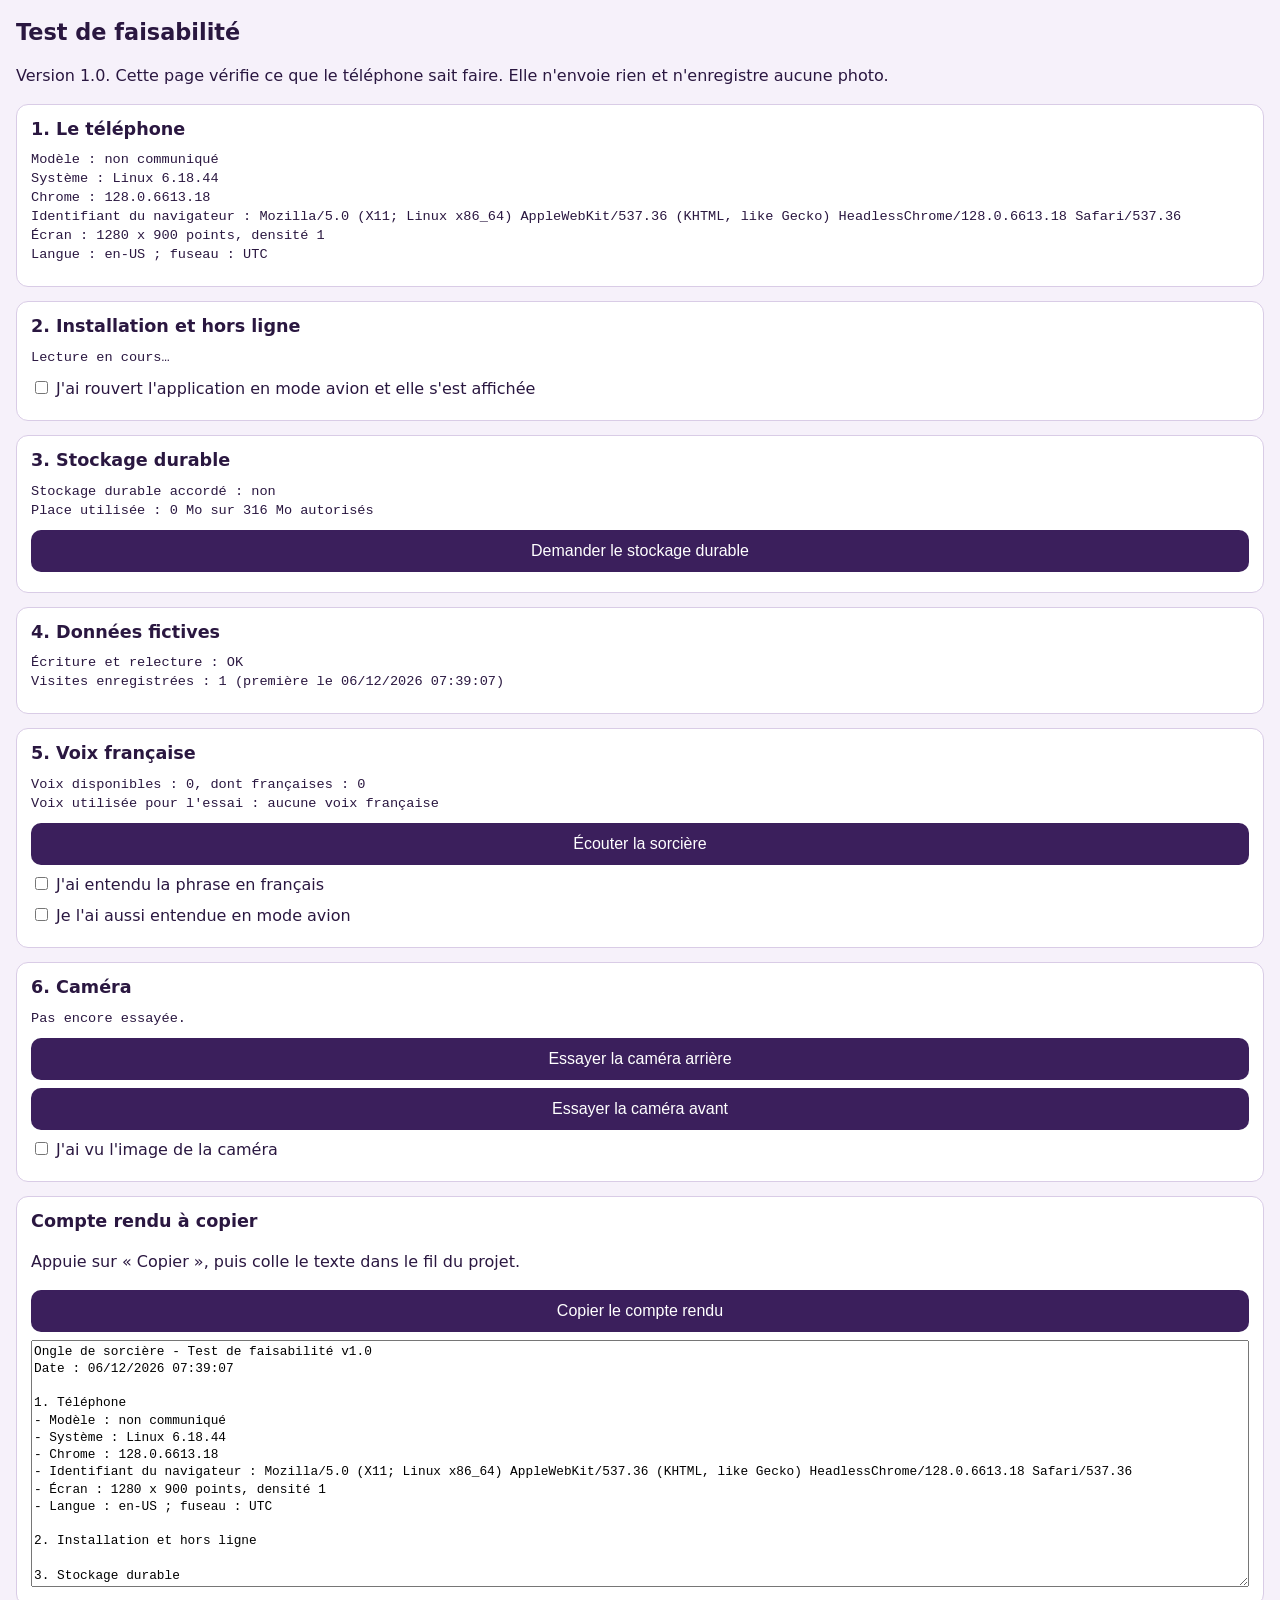
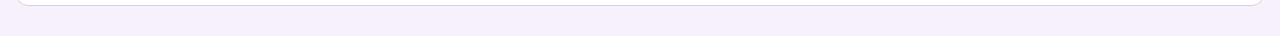
==== test-faisabilite/index.html @ c42d0ecd "Ajoute la page de test de faisabilité (version 1.0) Page autonome, sans composant tiers ni appel rés" ====
<!doctype html>
<!--
  Ongle de sorcière - Page de test de faisabilité
  Version 1.0 du 26/10/2026 : première version (six vérifications, QO-001, QO-002, QO-017, QO-018).
  La page n'envoie rien : la politique de sécurité ci-dessous interdit tout appel hors de ce site.
-->
<html lang="fr">
<head>
  <meta charset="utf-8">
  <meta name="viewport" content="width=device-width, initial-scale=1">
  <meta http-equiv="Content-Security-Policy"
        content="default-src 'self'; img-src 'self' data: blob:; media-src 'self' blob: mediastream:; connect-src 'self'; object-src 'none'; base-uri 'none'; form-action 'none'">
  <meta name="theme-color" content="#3b1f5c">
  <title>Ongle de sorcière - Test</title>
  <link rel="manifest" href="manifest.webmanifest">
  <link rel="icon" href="icone.svg" type="image/svg+xml">
  <link rel="stylesheet" href="style.css">
</head>
<body>
  <header>
    <h1>Test de faisabilité</h1>
    <p>Version 1.0. Cette page vérifie ce que le téléphone sait faire. Elle n'envoie rien et n'enregistre aucune photo.</p>
  </header>

  <section id="t1">
    <h2>1. Le téléphone</h2>
    <pre id="r1">Lecture en cours…</pre>
  </section>

  <section id="t2">
    <h2>2. Installation et hors ligne</h2>
    <pre id="r2">Lecture en cours…</pre>
    <button id="b-installer" hidden>Installer l'application de test</button>
    <label><input type="checkbox" id="c-hors-ligne"> J'ai rouvert l'application en mode avion et elle s'est affichée</label>
  </section>

  <section id="t3">
    <h2>3. Stockage durable</h2>
    <pre id="r3">Lecture en cours…</pre>
    <button id="b-durable">Demander le stockage durable</button>
  </section>

  <section id="t4">
    <h2>4. Données fictives</h2>
    <pre id="r4">Lecture en cours…</pre>
  </section>

  <section id="t5">
    <h2>5. Voix française</h2>
    <pre id="r5">Lecture en cours…</pre>
    <button id="b-voix">Écouter la sorcière</button>
    <label><input type="checkbox" id="c-voix"> J'ai entendu la phrase en français</label>
    <label><input type="checkbox" id="c-voix-avion"> Je l'ai aussi entendue en mode avion</label>
  </section>

  <section id="t6">
    <h2>6. Caméra</h2>
    <pre id="r6">Pas encore essayée.</pre>
    <button id="b-camera-arriere">Essayer la caméra arrière</button>
    <button id="b-camera-avant">Essayer la caméra avant</button>
    <button id="b-camera-stop" hidden>Arrêter la caméra</button>
    <video id="apercu" playsinline muted hidden></video>
    <label><input type="checkbox" id="c-camera"> J'ai vu l'image de la caméra</label>
  </section>

  <section id="compte-rendu">
    <h2>Compte rendu à copier</h2>
    <p>Appuie sur « Copier », puis colle le texte dans le fil du projet.</p>
    <button id="b-copier">Copier le compte rendu</button>
    <span id="copie-ok" hidden>Copié.</span>
    <textarea id="texte" readonly rows="14"></textarea>
  </section>

  <script src="test.js"></script>
</body>
</html>
---- test-faisabilite/style.css ----
/* Ongle de sorcière - Page de test de faisabilité, version 1.0 */
:root {
  --fond: #f6f1fa;
  --carte: #ffffff;
  --texte: #2a1740;
  --accent: #3b1f5c;
  --bord: #d9cce6;
}
* { box-sizing: border-box; }
[hidden] { display: none !important; }
body {
  margin: 0;
  padding: 16px;
  background: var(--fond);
  color: var(--texte);
  font: 16px/1.45 system-ui, sans-serif;
}
header h1 { margin: 0 0 4px; font-size: 1.4rem; }
section {
  background: var(--carte);
  border: 1px solid var(--bord);
  border-radius: 12px;
  padding: 12px 14px;
  margin: 14px 0;
}
h2 { margin: 0 0 8px; font-size: 1.1rem; }
pre {
  margin: 0 0 10px;
  white-space: pre-wrap;
  word-break: break-word;
  font: 0.85rem/1.4 ui-monospace, monospace;
}
button {
  display: block;
  width: 100%;
  margin: 8px 0;
  padding: 12px;
  border: 0;
  border-radius: 10px;
  background: var(--accent);
  color: #fff;
  font-size: 1rem;
}
label { display: block; margin: 8px 0; }
video { width: 100%; border-radius: 10px; background: #000; }
textarea { width: 100%; font: 0.8rem/1.35 ui-monospace, monospace; }
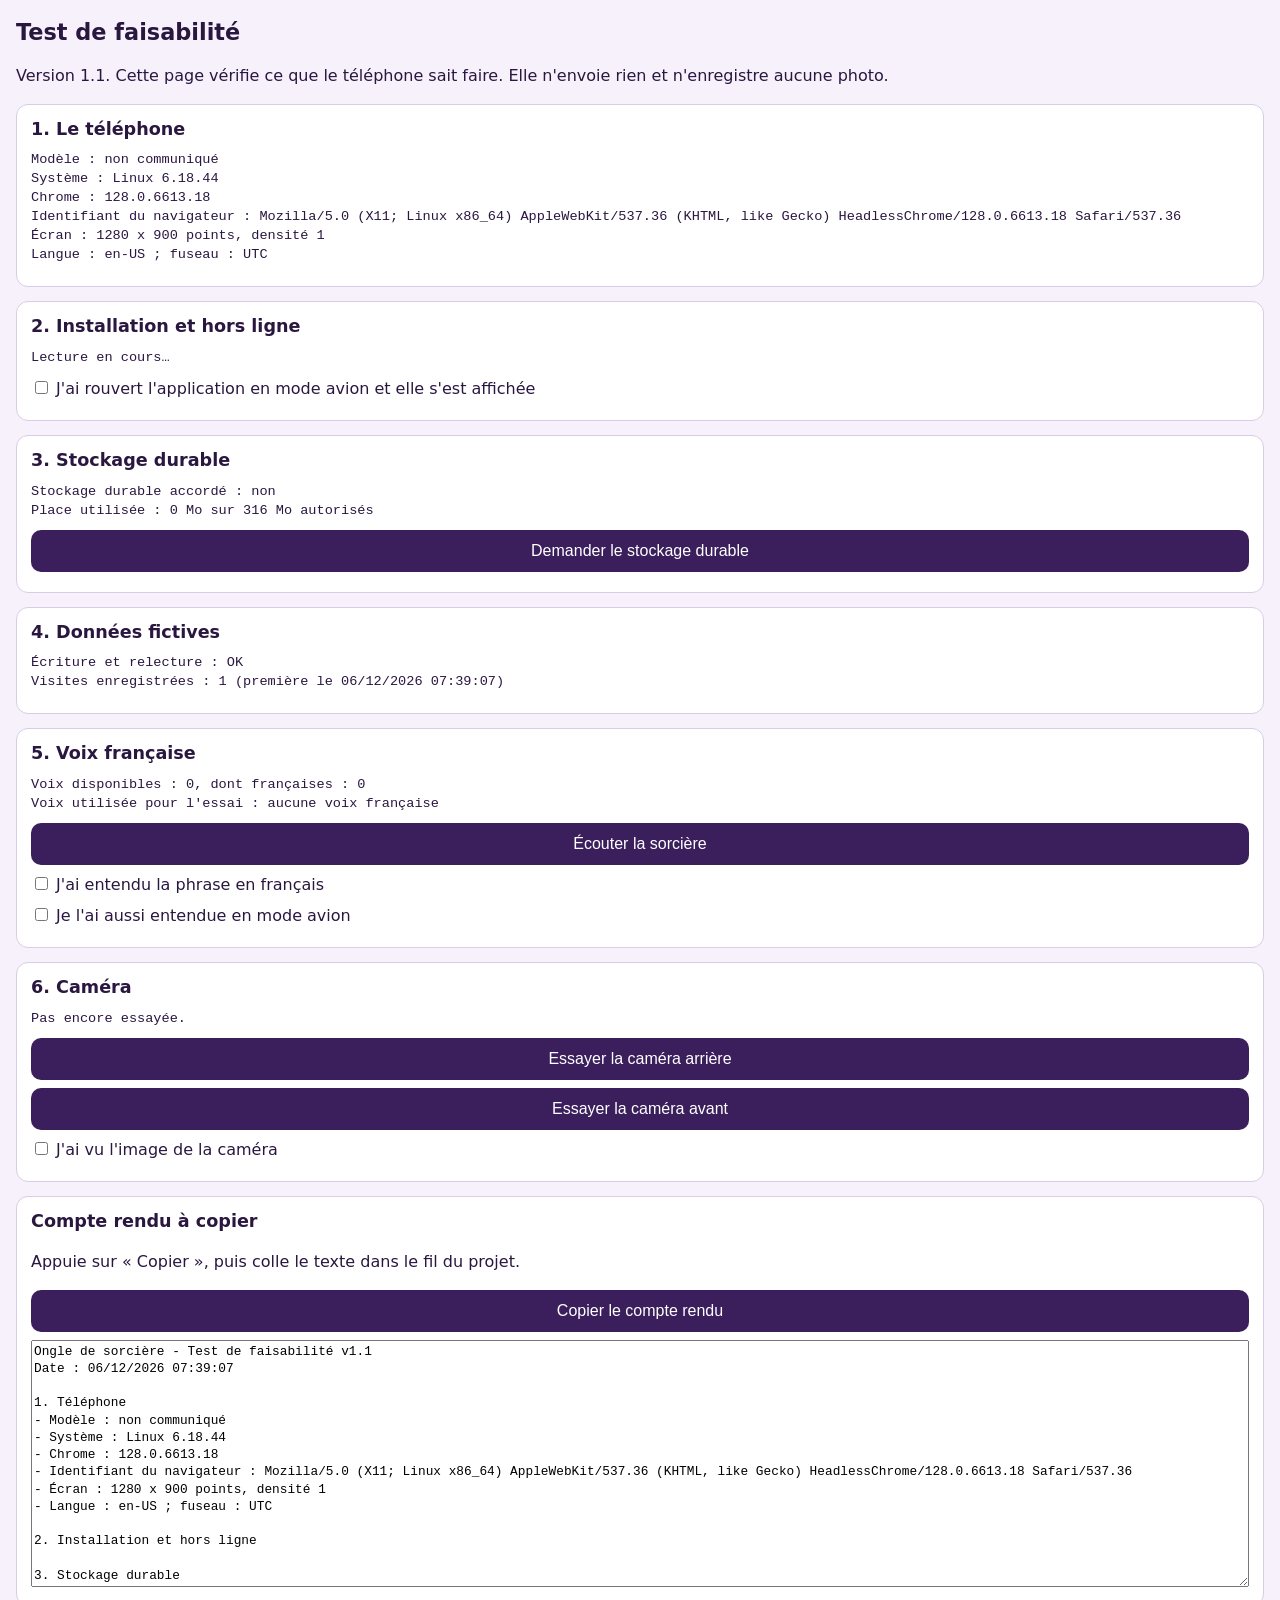
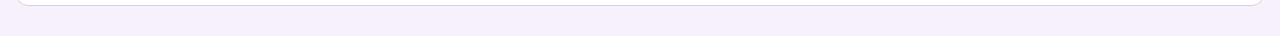
==== commit ec14d59d: "Page de test 1.1 : préfère la voix de France aux autres voix françaises Sur le téléphone de Mat, l'a" ====
--- a/test-faisabilite/index.html
+++ b/test-faisabilite/index.html
@@ -2,6 +2,7 @@
 <!--
   Ongle de sorcière - Page de test de faisabilité
   Version 1.0 du 26/10/2026 : première version (six vérifications, QO-001, QO-002, QO-017, QO-018).
+  Version 1.1 du 26/10/2026 : la voix de France passe avant les autres voix françaises.
   La page n'envoie rien : la politique de sécurité ci-dessous interdit tout appel hors de ce site.
 -->
 <html lang="fr">
@@ -19,7 +20,7 @@
 <body>
   <header>
     <h1>Test de faisabilité</h1>
-    <p>Version 1.0. Cette page vérifie ce que le téléphone sait faire. Elle n'envoie rien et n'enregistre aucune photo.</p>
+    <p>Version 1.1. Cette page vérifie ce que le téléphone sait faire. Elle n'envoie rien et n'enregistre aucune photo.</p>
   </header>
 
   <section id="t1">
--- a/test-faisabilite/style.css
+++ b/test-faisabilite/style.css
@@ -1,4 +1,4 @@
-/* Ongle de sorcière - Page de test de faisabilité, version 1.0 */
+/* Ongle de sorcière - Page de test de faisabilité, version 1.1 */
 :root {
   --fond: #f6f1fa;
   --carte: #ffffff;
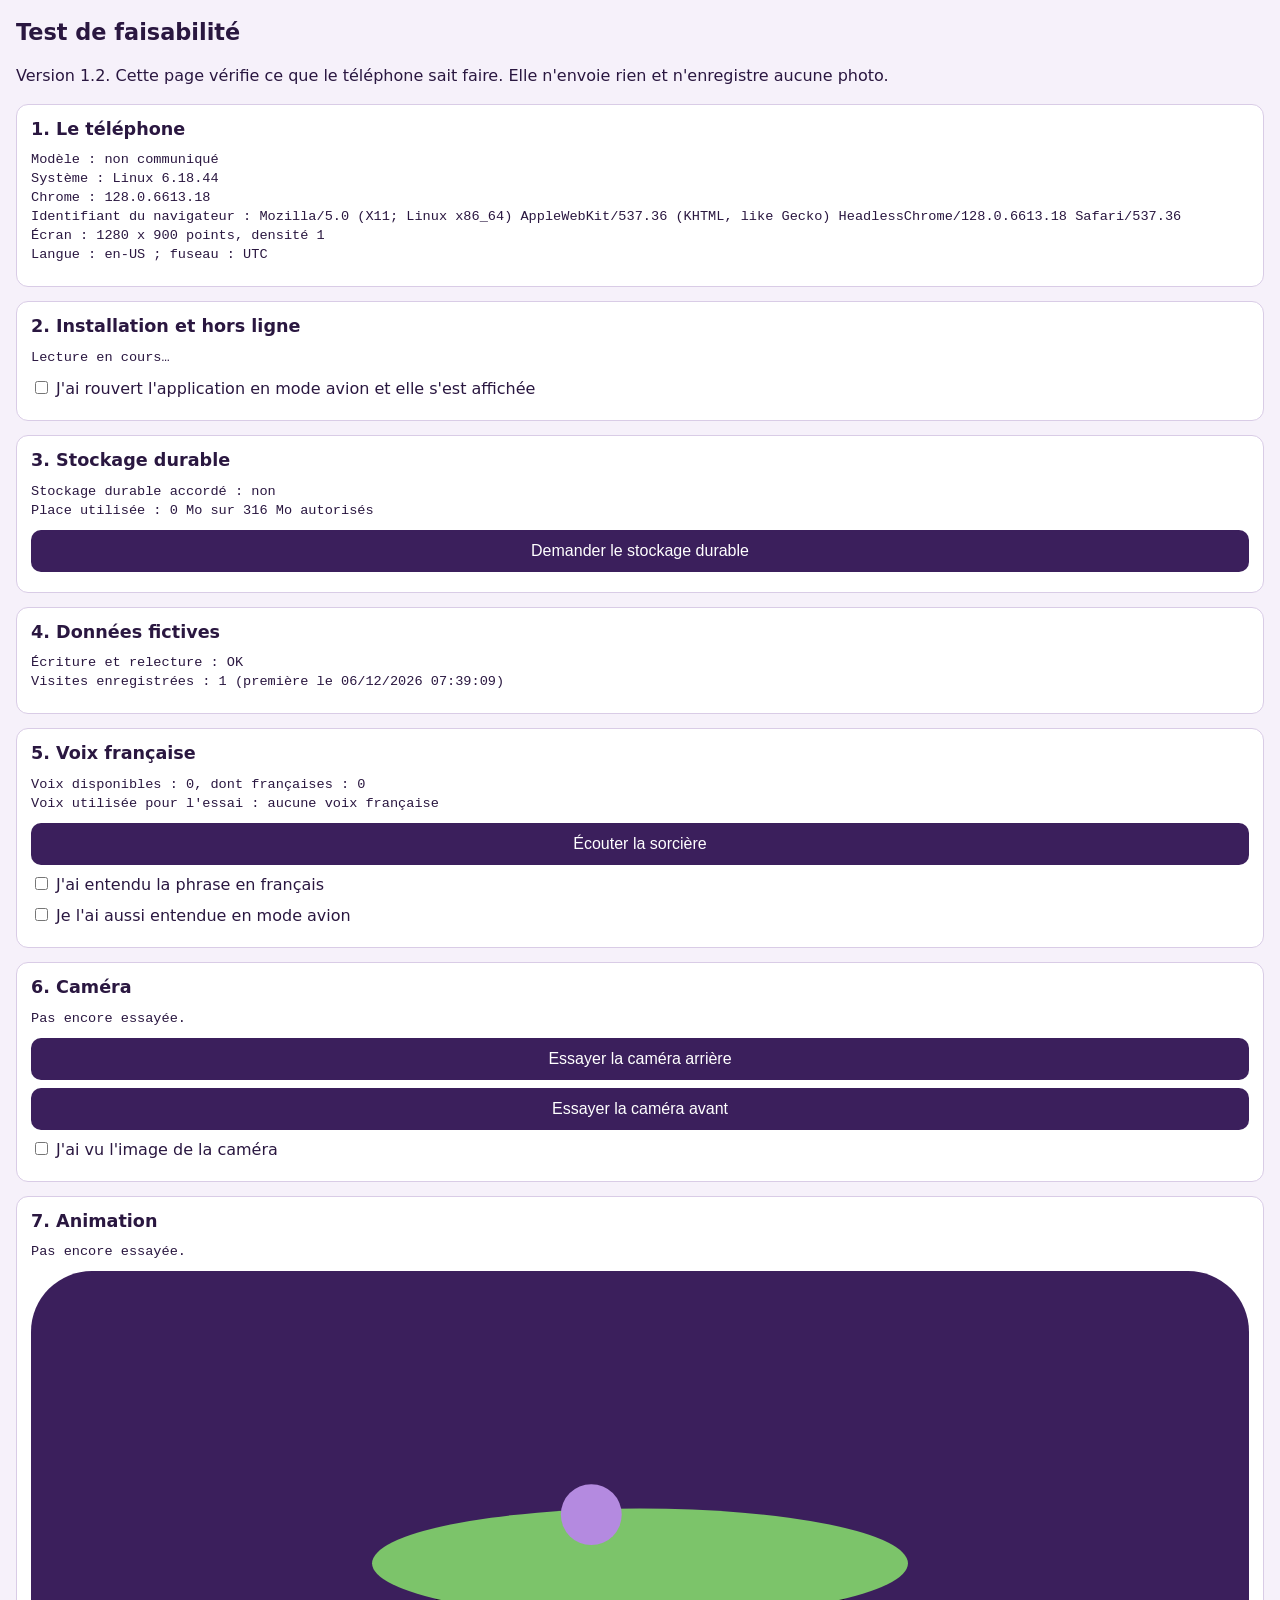
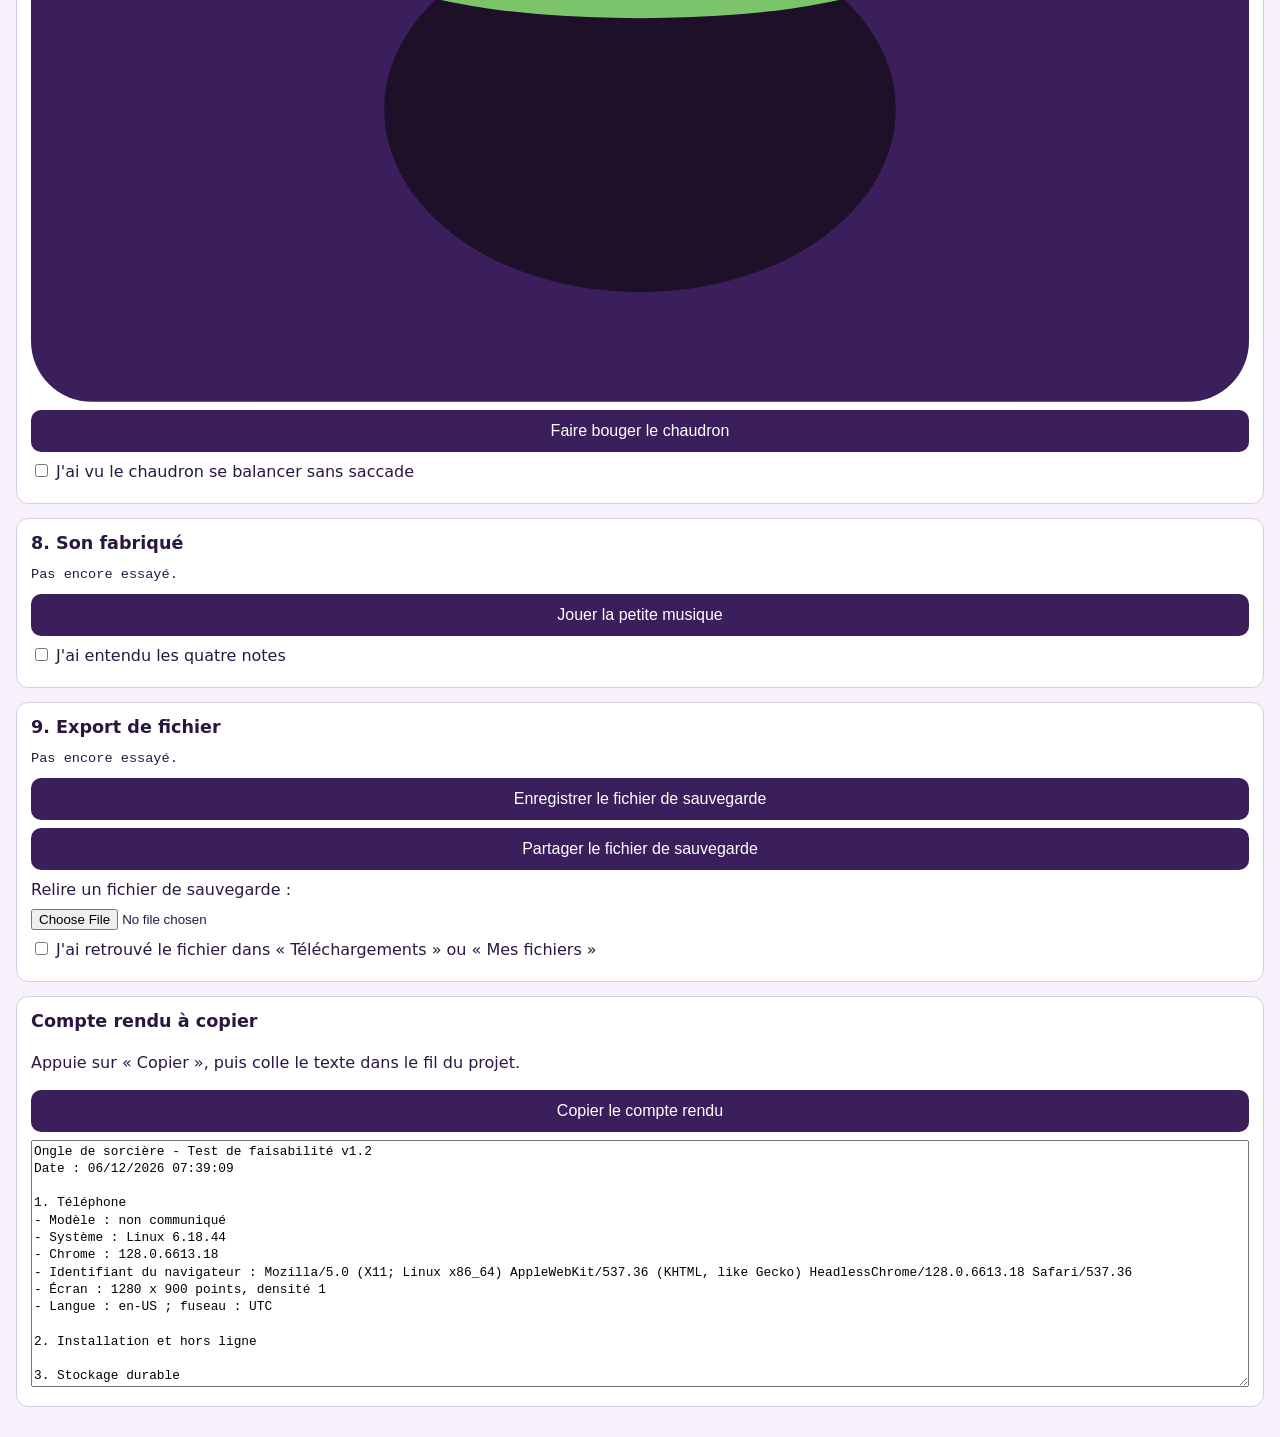
==== commit 8adc95a7: "Page de test 1.2 : animation SVG, son fabriqué et export de fichier Trois essais prévus au plan de t" ====
--- a/test-faisabilite/index.html
+++ b/test-faisabilite/index.html
@@ -3,6 +3,7 @@
   Ongle de sorcière - Page de test de faisabilité
   Version 1.0 du 26/10/2026 : première version (six vérifications, QO-001, QO-002, QO-017, QO-018).
   Version 1.1 du 26/10/2026 : la voix de France passe avant les autres voix françaises.
+  Version 1.2 du 26/10/2026 : trois essais de plus (animation SVG, son fabriqué, export et relecture d'un fichier).
   La page n'envoie rien : la politique de sécurité ci-dessous interdit tout appel hors de ce site.
 -->
 <html lang="fr">
@@ -20,7 +21,7 @@
 <body>
   <header>
     <h1>Test de faisabilité</h1>
-    <p>Version 1.1. Cette page vérifie ce que le téléphone sait faire. Elle n'envoie rien et n'enregistre aucune photo.</p>
+    <p>Version 1.2. Cette page vérifie ce que le téléphone sait faire. Elle n'envoie rien et n'enregistre aucune photo.</p>
   </header>
 
   <section id="t1">
@@ -64,6 +65,38 @@
     <label><input type="checkbox" id="c-camera"> J'ai vu l'image de la caméra</label>
   </section>
 
+  <section id="t7">
+    <h2>7. Animation</h2>
+    <pre id="r7">Pas encore essayée.</pre>
+    <svg id="dessin" viewBox="0 0 200 120" role="img" aria-label="Un chaudron qui se balance">
+      <rect width="200" height="120" rx="10" fill="#3b1f5c"/>
+      <g id="chaudron">
+        <ellipse cx="100" cy="72" rx="42" ry="30" fill="#1d1028"/>
+        <ellipse cx="100" cy="48" rx="44" ry="9" fill="#7cc46a"/>
+        <circle id="bulle" cx="92" cy="40" r="5" fill="#b48ae0"/>
+      </g>
+    </svg>
+    <button id="b-animation">Faire bouger le chaudron</button>
+    <label><input type="checkbox" id="c-animation"> J'ai vu le chaudron se balancer sans saccade</label>
+  </section>
+
+  <section id="t8">
+    <h2>8. Son fabriqué</h2>
+    <pre id="r8">Pas encore essayé.</pre>
+    <button id="b-son">Jouer la petite musique</button>
+    <label><input type="checkbox" id="c-son"> J'ai entendu les quatre notes</label>
+  </section>
+
+  <section id="t9">
+    <h2>9. Export de fichier</h2>
+    <pre id="r9">Pas encore essayé.</pre>
+    <button id="b-exporter">Enregistrer le fichier de sauvegarde</button>
+    <button id="b-partager">Partager le fichier de sauvegarde</button>
+    <label for="f-relire">Relire un fichier de sauvegarde :</label>
+    <input type="file" id="f-relire" accept=".json,application/json">
+    <label><input type="checkbox" id="c-export"> J'ai retrouvé le fichier dans « Téléchargements » ou « Mes fichiers »</label>
+  </section>
+
   <section id="compte-rendu">
     <h2>Compte rendu à copier</h2>
     <p>Appuie sur « Copier », puis colle le texte dans le fil du projet.</p>
--- a/test-faisabilite/style.css
+++ b/test-faisabilite/style.css
@@ -1,4 +1,4 @@
-/* Ongle de sorcière - Page de test de faisabilité, version 1.1 */
+/* Ongle de sorcière - Page de test de faisabilité, version 1.2 */
 :root {
   --fond: #f6f1fa;
   --carte: #ffffff;
@@ -42,5 +42,7 @@
   font-size: 1rem;
 }
 label { display: block; margin: 8px 0; }
+#dessin { display: block; width: 100%; margin-bottom: 8px; }
+input[type=file] { display: block; margin: 8px 0; }
 video { width: 100%; border-radius: 10px; background: #000; }
 textarea { width: 100%; font: 0.8rem/1.35 ui-monospace, monospace; }
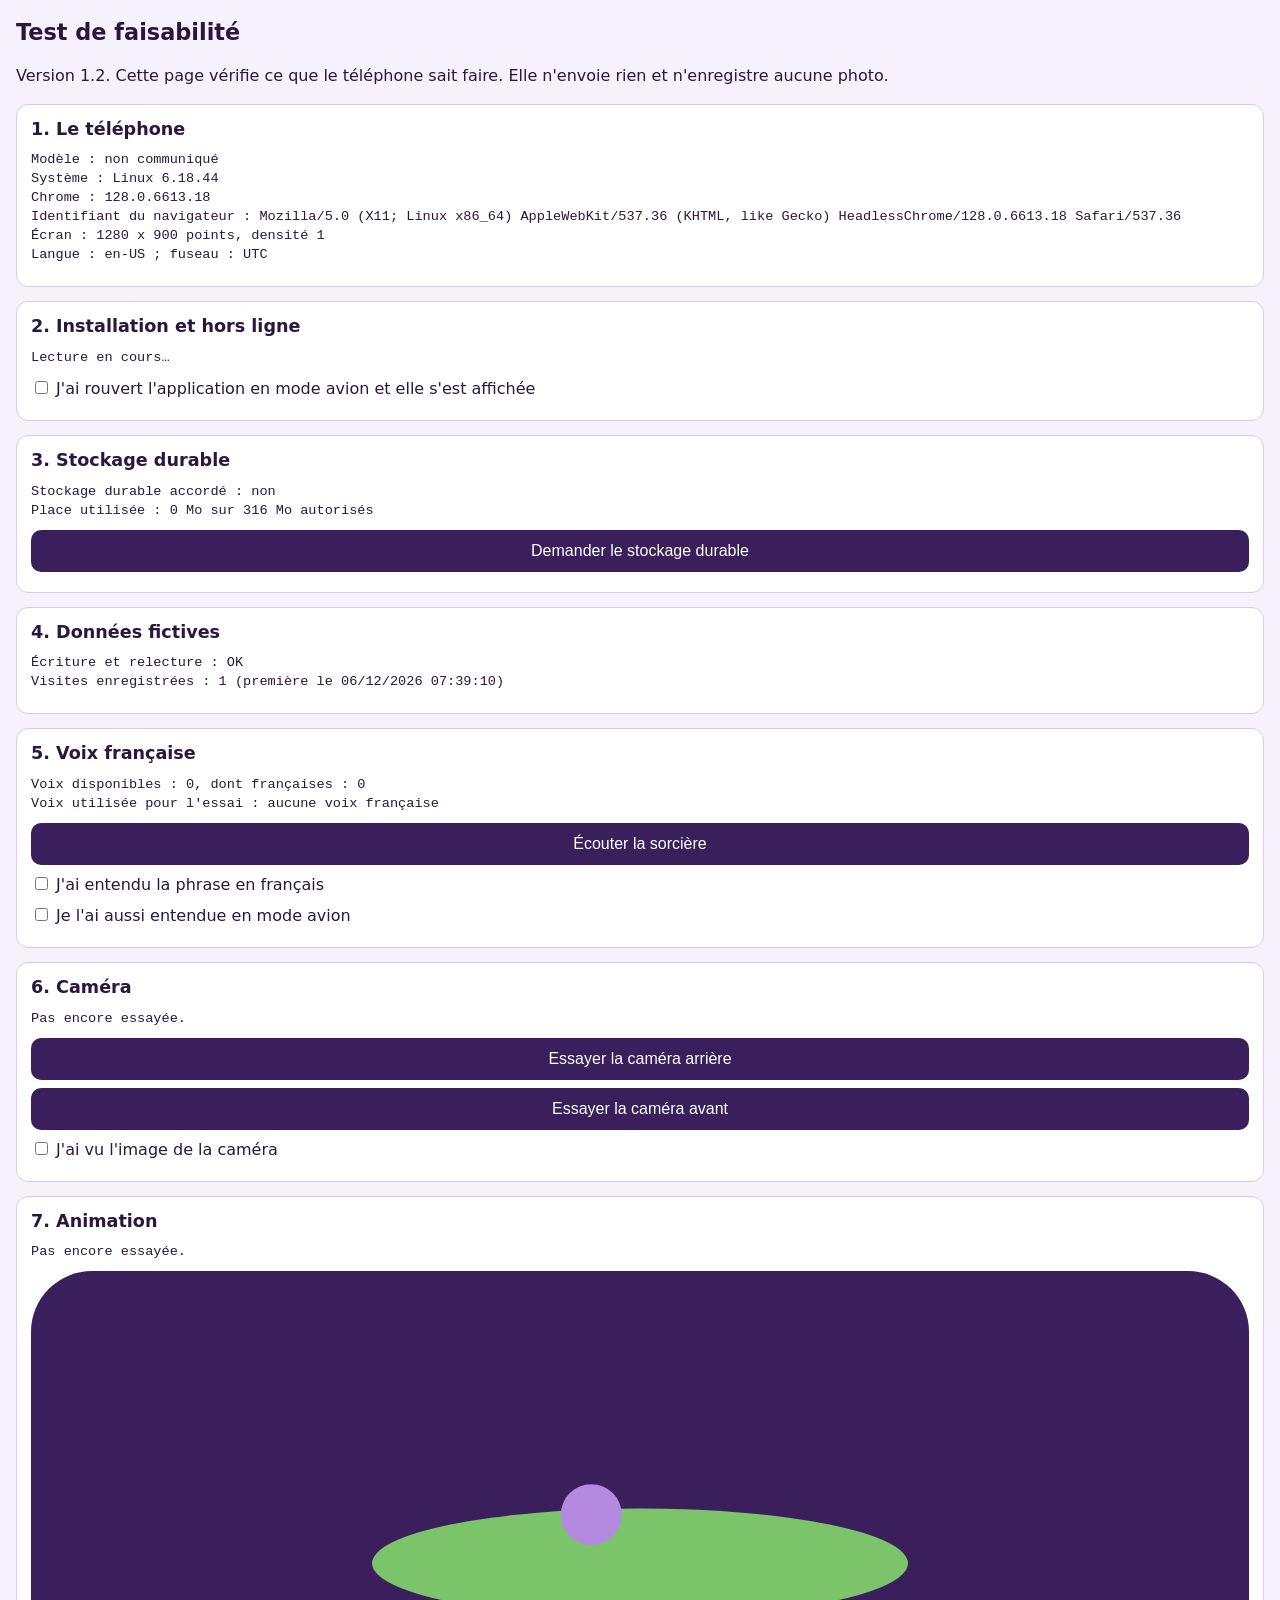
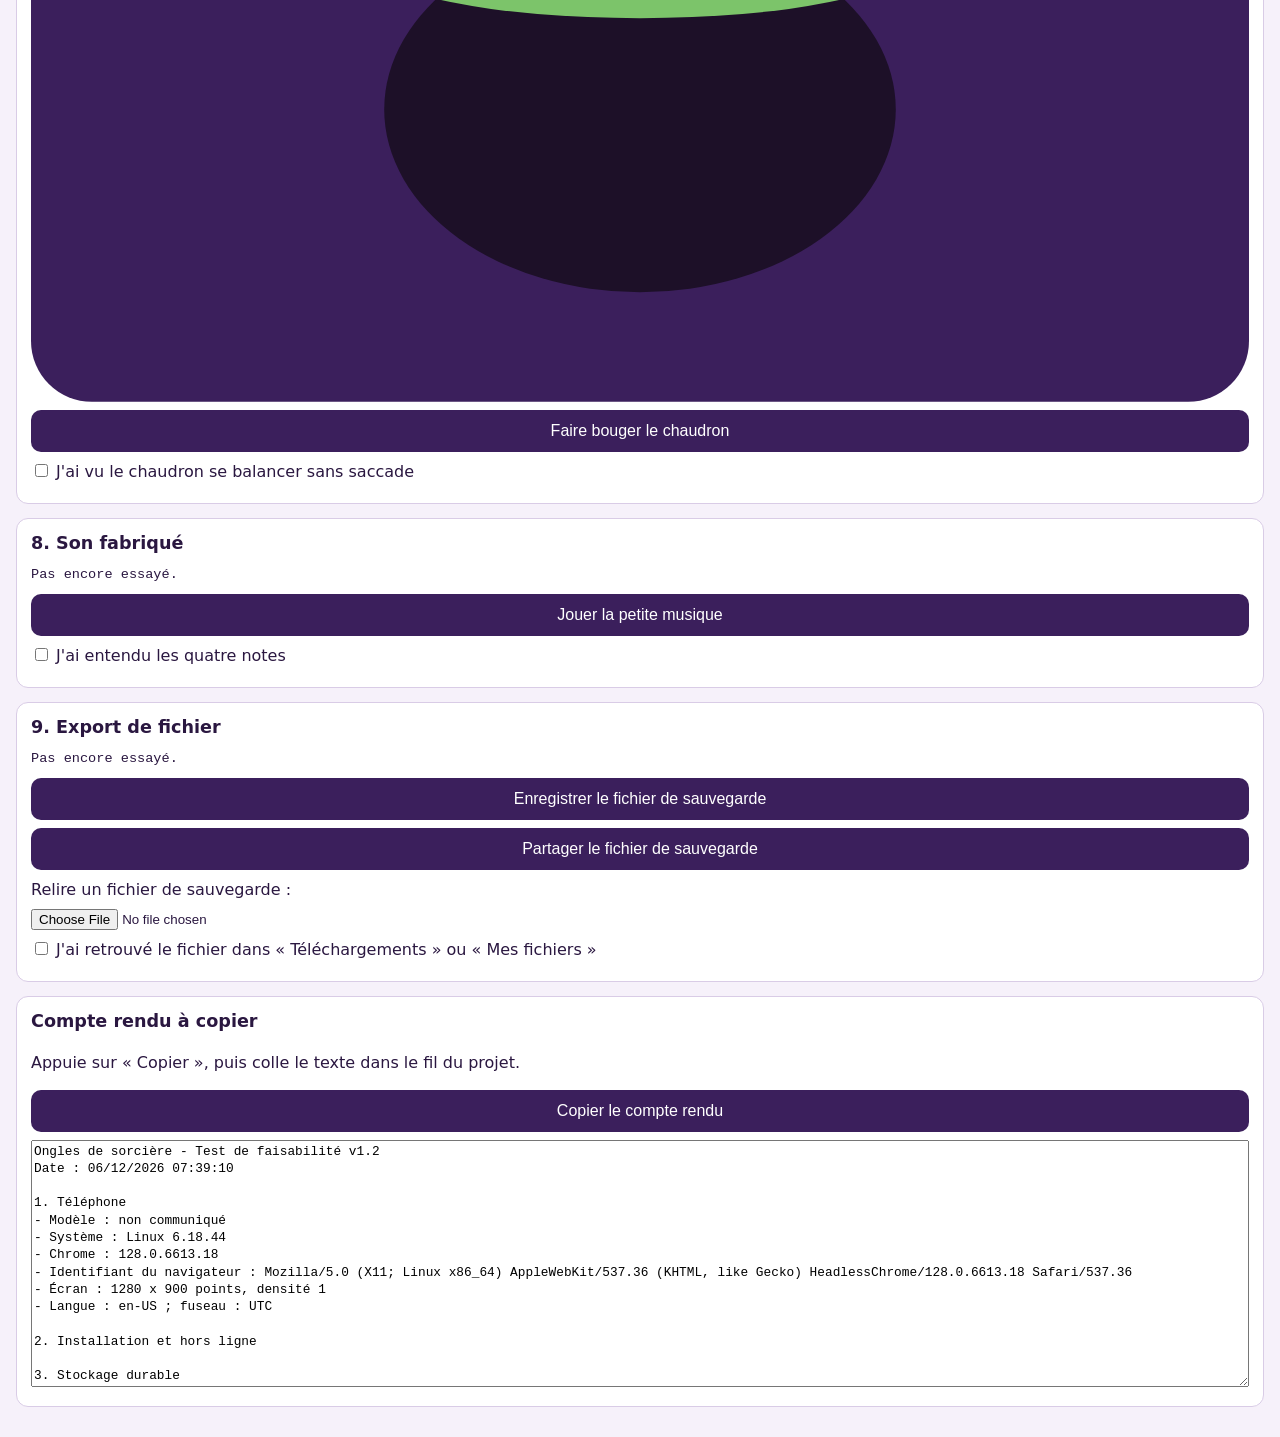
==== commit 111ccfbc: "Renommer l'application en « Ongles de sorcière », au pluriel partout Décision de Mat du 26/10/2026 (" ====
--- a/test-faisabilite/index.html
+++ b/test-faisabilite/index.html
@@ -1,6 +1,6 @@
 <!doctype html>
 <!--
-  Ongle de sorcière - Page de test de faisabilité
+  Ongles de sorcière - Page de test de faisabilité
   Version 1.0 du 26/10/2026 : première version (six vérifications, QO-001, QO-002, QO-017, QO-018).
   Version 1.1 du 26/10/2026 : la voix de France passe avant les autres voix françaises.
   Version 1.2 du 26/10/2026 : trois essais de plus (animation SVG, son fabriqué, export et relecture d'un fichier).
@@ -13,7 +13,7 @@
   <meta http-equiv="Content-Security-Policy"
         content="default-src 'self'; img-src 'self' data: blob:; media-src 'self' blob: mediastream:; connect-src 'self'; object-src 'none'; base-uri 'none'; form-action 'none'">
   <meta name="theme-color" content="#3b1f5c">
-  <title>Ongle de sorcière - Test</title>
+  <title>Ongles de sorcière - Test</title>
   <link rel="manifest" href="manifest.webmanifest">
   <link rel="icon" href="icone.svg" type="image/svg+xml">
   <link rel="stylesheet" href="style.css">
--- a/test-faisabilite/style.css
+++ b/test-faisabilite/style.css
@@ -1,4 +1,4 @@
-/* Ongle de sorcière - Page de test de faisabilité, version 1.2 */
+/* Ongles de sorcière - Page de test de faisabilité, version 1.2 */
 :root {
   --fond: #f6f1fa;
   --carte: #ffffff;
